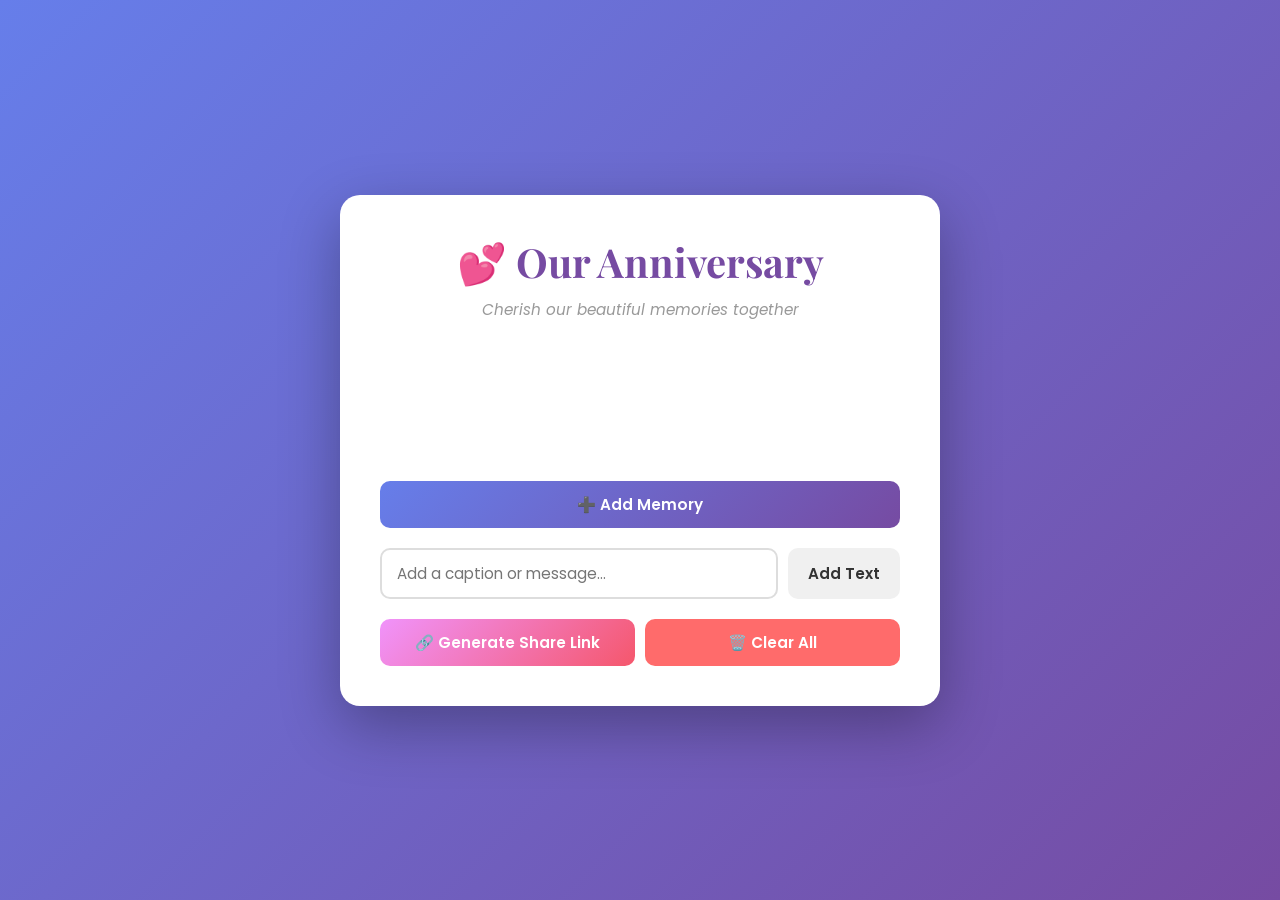
==== index.html @ b4fd3ee1 "Initial commit: fresh anniversary memories project with URL compression" ====
<!DOCTYPE html>
<html lang="en">
<head>
    <meta charset="UTF-8">
    <meta name="viewport" content="width=device-width, initial-scale=1.0">
    <title>Anniversary Memories</title>
    <link rel="preconnect" href="https://fonts.googleapis.com">
    <link rel="preconnect" href="https://fonts.gstatic.com" crossorigin>
    <link href="https://fonts.googleapis.com/css2?family=Playfair+Display:wght@400;700&family=Poppins:wght@300;400;600&display=swap" rel="stylesheet">
    <link rel="stylesheet" href="style.css">
    <script src="https://cdnjs.cloudflare.com/ajax/libs/lz-string/1.5.0/lz-string.min.js"></script>
</head>
<body>
    <div class="container">
        <div class="card">
            <h1>💕 Our Anniversary</h1>
            <p class="subtitle">Cherish our beautiful memories together</p>

            <!-- Memory Gallery -->
            <div id="gallery" class="gallery"></div>

            <!-- Add Memory Section -->
            <div class="input-section">
                <input type="file" id="imageInput" accept="image/*" style="display: none;">
                <button class="btn btn-primary" onclick="document.getElementById('imageInput').click()">
                    ➕ Add Memory
                </button>
            </div>

            <!-- Custom Text Input -->
            <div class="input-section">
                <input type="text" id="customText" placeholder="Add a caption or message..." maxlength="200">
                <button class="btn btn-secondary" onclick="addCustomMemory()">Add Text</button>
            </div>

            <!-- Action Buttons -->
            <div class="button-group">
                <button class="btn btn-share" onclick="generateLink()">🔗 Generate Share Link</button>
                <button class="btn btn-danger" onclick="clearAll()">🗑️ Clear All</button>
            </div>

            <!-- Share Link Modal -->
            <div id="linkModal" class="modal hidden">
                <div class="modal-content">
                    <h2>Share Your Memories</h2>
                    <p class="info">Copy this link to share with your special someone:</p>
                    <div class="link-box">
                        <input type="text" id="shareLink" readonly>
                        <button class="btn btn-primary" onclick="copyLink()">📋 Copy</button>
                    </div>
                    <p class="info-small">✅ Works on any device (phone, tablet, computer)</p>
                    <p class="info-small">📤 Share via WhatsApp, Email, or Message</p>
                    <button class="btn btn-secondary" onclick="closeModal()">Close</button>
                </div>
            </div>

            <!-- Image Preview Modal -->
            <div id="previewModal" class="modal hidden">
                <div class="preview-content">
                    <span class="close" onclick="closePreview()">&times;</span>
                    <img id="previewImage" src="">
                </div>
            </div>
        </div>
    </div>

    <script src="app.js"></script>
</body>
</html>
---- style.css ----
* {
    margin: 0;
    padding: 0;
    box-sizing: border-box;
}

body {
    font-family: 'Poppins', sans-serif;
    background: linear-gradient(135deg, #667eea 0%, #764ba2 100%);
    min-height: 100vh;
    display: flex;
    align-items: center;
    justify-content: center;
    padding: 20px;
}

.container {
    width: 100%;
    max-width: 600px;
}

.card {
    background: white;
    border-radius: 20px;
    box-shadow: 0 20px 60px rgba(0, 0, 0, 0.3);
    padding: 40px;
    animation: slideIn 0.5s ease-out;
}

@keyframes slideIn {
    from {
        opacity: 0;
        transform: translateY(20px);
    }
    to {
        opacity: 1;
        transform: translateY(0);
    }
}

h1 {
    font-family: 'Playfair Display', serif;
    font-size: 2.5em;
    color: #764ba2;
    text-align: center;
    margin-bottom: 10px;
}

.subtitle {
    text-align: center;
    color: #999;
    font-size: 0.95em;
    margin-bottom: 30px;
    font-style: italic;
}

/* Gallery */
.gallery {
    display: grid;
    grid-template-columns: repeat(auto-fit, minmax(150px, 1fr));
    gap: 15px;
    margin-bottom: 30px;
    min-height: 100px;
}

.memory-item {
    position: relative;
    overflow: hidden;
    border-radius: 10px;
    cursor: pointer;
    transition: transform 0.2s;
    background: #f5f5f5;
    aspect-ratio: 1;
}

.memory-item:hover {
    transform: scale(1.05);
}

.memory-item img {
    width: 100%;
    height: 100%;
    object-fit: cover;
}

.memory-item.text {
    display: flex;
    align-items: center;
    justify-content: center;
    padding: 15px;
    background: linear-gradient(135deg, #667eea 0%, #764ba2 100%);
    color: white;
    text-align: center;
    font-size: 0.9em;
    line-height: 1.4;
    word-break: break-word;
}

.memory-item .delete-btn {
    position: absolute;
    top: 5px;
    right: 5px;
    background: rgba(255, 0, 0, 0.8);
    color: white;
    border: none;
    border-radius: 50%;
    width: 28px;
    height: 28px;
    cursor: pointer;
    font-size: 14px;
    display: none;
    align-items: center;
    justify-content: center;
}

.memory-item:hover .delete-btn {
    display: flex;
}

/* Input Section */
.input-section {
    display: flex;
    gap: 10px;
    margin-bottom: 20px;
}

#customText {
    flex: 1;
    padding: 12px 15px;
    border: 2px solid #ddd;
    border-radius: 10px;
    font-family: 'Poppins', sans-serif;
    font-size: 0.95em;
    transition: border-color 0.3s;
}

#customText:focus {
    outline: none;
    border-color: #764ba2;
}

/* Buttons */
.btn {
    padding: 12px 20px;
    border: none;
    border-radius: 10px;
    font-family: 'Poppins', sans-serif;
    font-size: 0.95em;
    cursor: pointer;
    transition: all 0.3s;
    font-weight: 600;
}

.btn-primary {
    background: linear-gradient(135deg, #667eea 0%, #764ba2 100%);
    color: white;
    flex: 1;
}

.btn-primary:hover {
    transform: translateY(-2px);
    box-shadow: 0 10px 20px rgba(102, 126, 234, 0.4);
}

.btn-secondary {
    background: #f0f0f0;
    color: #333;
}

.btn-secondary:hover {
    background: #e0e0e0;
}

.btn-share {
    background: linear-gradient(135deg, #f093fb 0%, #f5576c 100%);
    color: white;
}

.btn-share:hover {
    transform: translateY(-2px);
    box-shadow: 0 10px 20px rgba(245, 87, 108, 0.4);
}

.btn-danger {
    background: #ff6b6b;
    color: white;
}

.btn-danger:hover {
    background: #ff5252;
}

.button-group {
    display: grid;
    grid-template-columns: 1fr 1fr;
    gap: 10px;
}

/* Modal */
.modal {
    position: fixed;
    top: 0;
    left: 0;
    width: 100%;
    height: 100%;
    background: rgba(0, 0, 0, 0.5);
    display: flex;
    align-items: center;
    justify-content: center;
    z-index: 1000;
}

.modal.hidden {
    display: none;
}

.modal-content {
    background: white;
    padding: 30px;
    border-radius: 20px;
    max-width: 500px;
    width: 90%;
    box-shadow: 0 20px 60px rgba(0, 0, 0, 0.3);
    animation: slideUp 0.3s ease-out;
}

@keyframes slideUp {
    from {
        opacity: 0;
        transform: translateY(20px);
    }
    to {
        opacity: 1;
        transform: translateY(0);
    }
}

.modal-content h2 {
    color: #764ba2;
    margin-bottom: 15px;
}

.info {
    color: #666;
    margin-bottom: 15px;
    font-size: 0.95em;
}

.info-small {
    font-size: 0.85em;
    color: #999;
    margin-top: 10px;
}

.link-box {
    display: flex;
    gap: 10px;
    margin-bottom: 15px;
}

#shareLink {
    flex: 1;
    padding: 12px 15px;
    border: 2px solid #ddd;
    border-radius: 10px;
    font-family: monospace;
    font-size: 0.85em;
    word-break: break-all;
}

/* Preview Modal */
.preview-content {
    position: relative;
    max-width: 90%;
    max-height: 90%;
}

#previewImage {
    width: 100%;
    height: auto;
    border-radius: 10px;
}

.close {
    position: absolute;
    top: -30px;
    right: 0;
    font-size: 30px;
    color: white;
    cursor: pointer;
}

/* Responsive */
@media (max-width: 600px) {
    .card {
        padding: 25px;
    }

    h1 {
        font-size: 2em;
    }

    .gallery {
        grid-template-columns: repeat(auto-fit, minmax(120px, 1fr));
    }

    .button-group {
        grid-template-columns: 1fr;
    }
}
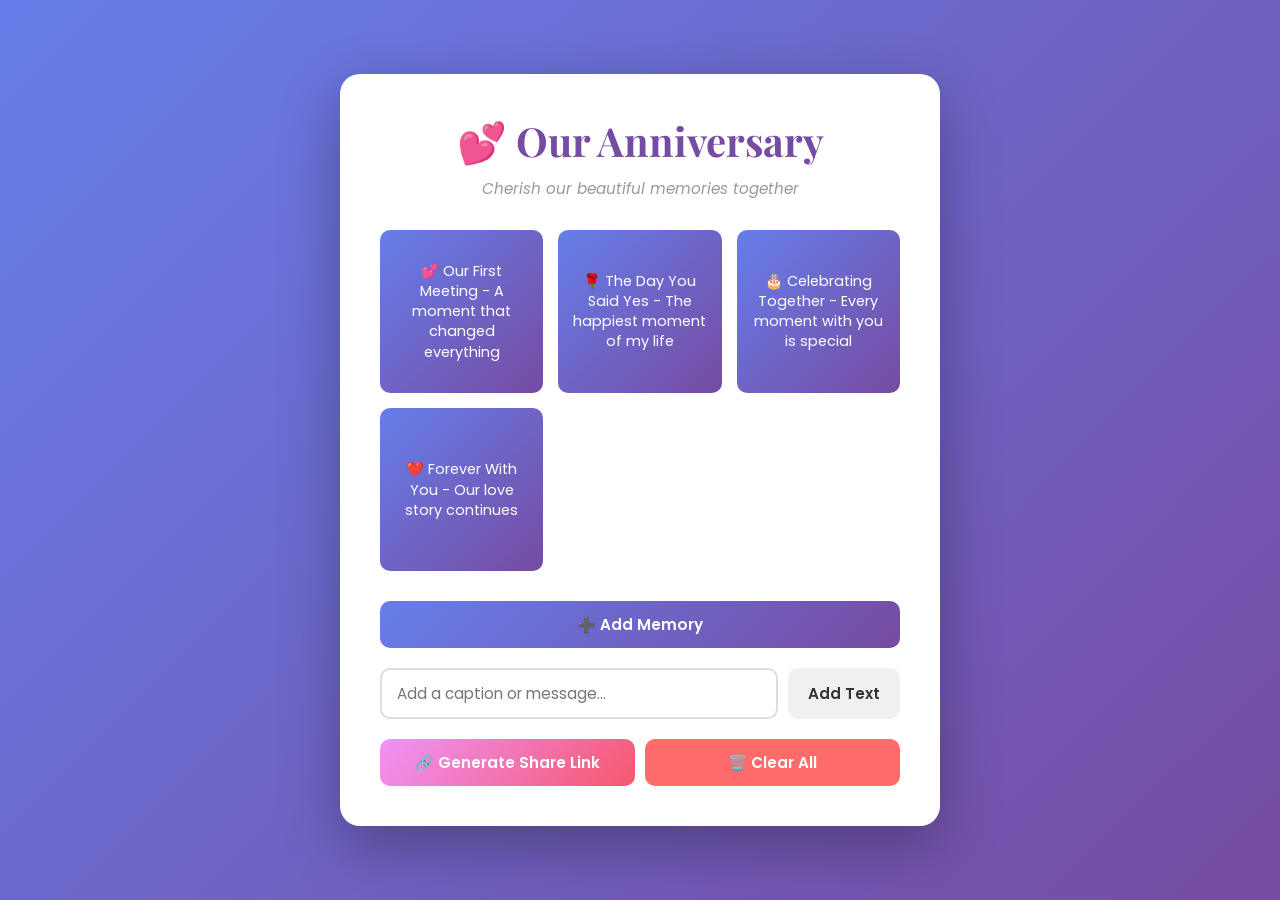
==== commit 4f63ff4f: "Add 4 sample memories with edit capability and expand animation - Added 4 sample memories that displ" ====
--- a/index.html
+++ b/index.html
@@ -58,7 +58,19 @@
             <div id="previewModal" class="modal hidden">
                 <div class="preview-content">
                     <span class="close" onclick="closePreview()">&times;</span>
-                    <img id="previewImage" src="">
+                    <img id="previewImage" src="" class="modal-image">
+                </div>
+            </div>
+
+            <!-- Memory Edit Modal -->
+            <div id="memoryModal" class="modal hidden">
+                <div class="modal-content memory-edit-modal">
+                    <h2>Edit Memory</h2>
+                    <textarea id="memoryText" class="memory-textarea" placeholder="Edit your memory..." maxlength="500"></textarea>
+                    <div class="memory-modal-buttons">
+                        <button class="btn btn-primary" onclick="saveMemory()">💾 Save</button>
+                        <button class="btn btn-secondary" onclick="closeMemoryModal()">Cancel</button>
+                    </div>
                 </div>
             </div>
         </div>
--- a/style.css
+++ b/style.css
@@ -96,6 +96,20 @@
     word-break: break-word;
 }
 
+.memory-text-content {
+    cursor: pointer;
+    width: 100%;
+    height: 100%;
+    display: flex;
+    align-items: center;
+    justify-content: center;
+    transition: transform 0.2s ease;
+}
+
+.memory-item:hover .memory-text-content {
+    transform: scale(1.05);
+}
+
 .memory-item .delete-btn {
     position: absolute;
     top: 5px;
@@ -208,10 +222,18 @@
     align-items: center;
     justify-content: center;
     z-index: 1000;
+    opacity: 0;
+    visibility: hidden;
+    transition: opacity 0.3s, visibility 0.3s;
 }
 
 .modal.hidden {
     display: none;
+}
+
+.modal.show {
+    opacity: 1;
+    visibility: visible;
 }
 
 .modal-content {
@@ -235,6 +257,17 @@
     }
 }
 
+@keyframes scaleIn {
+    from {
+        opacity: 0;
+        transform: scale(0.7);
+    }
+    to {
+        opacity: 1;
+        transform: scale(1);
+    }
+}
+
 .modal-content h2 {
     color: #764ba2;
     margin-bottom: 15px;
@@ -281,6 +314,10 @@
     border-radius: 10px;
 }
 
+.modal-image {
+    animation: scaleIn 0.4s cubic-bezier(0.34, 1.56, 0.64, 1);
+}
+
 .close {
     position: absolute;
     top: -30px;
@@ -288,6 +325,11 @@
     font-size: 30px;
     color: white;
     cursor: pointer;
+    transition: transform 0.2s;
+}
+
+.close:hover {
+    transform: scale(1.2);
 }
 
 /* Responsive */
@@ -308,3 +350,36 @@
         grid-template-columns: 1fr;
     }
 }
+
+/* Memory Edit Modal */
+.memory-edit-modal {
+    max-width: 600px;
+    width: 90%;
+}
+
+.memory-textarea {
+    width: 100%;
+    min-height: 200px;
+    padding: 15px;
+    border: 2px solid #ddd;
+    border-radius: 10px;
+    font-family: 'Poppins', sans-serif;
+    font-size: 1em;
+    resize: vertical;
+    transition: border-color 0.3s;
+    margin-bottom: 20px;
+}
+
+.memory-textarea:focus {
+    outline: none;
+    border-color: #764ba2;
+}
+
+.memory-modal-buttons {
+    display: flex;
+    gap: 10px;
+}
+
+.memory-modal-buttons .btn {
+    flex: 1;
+}
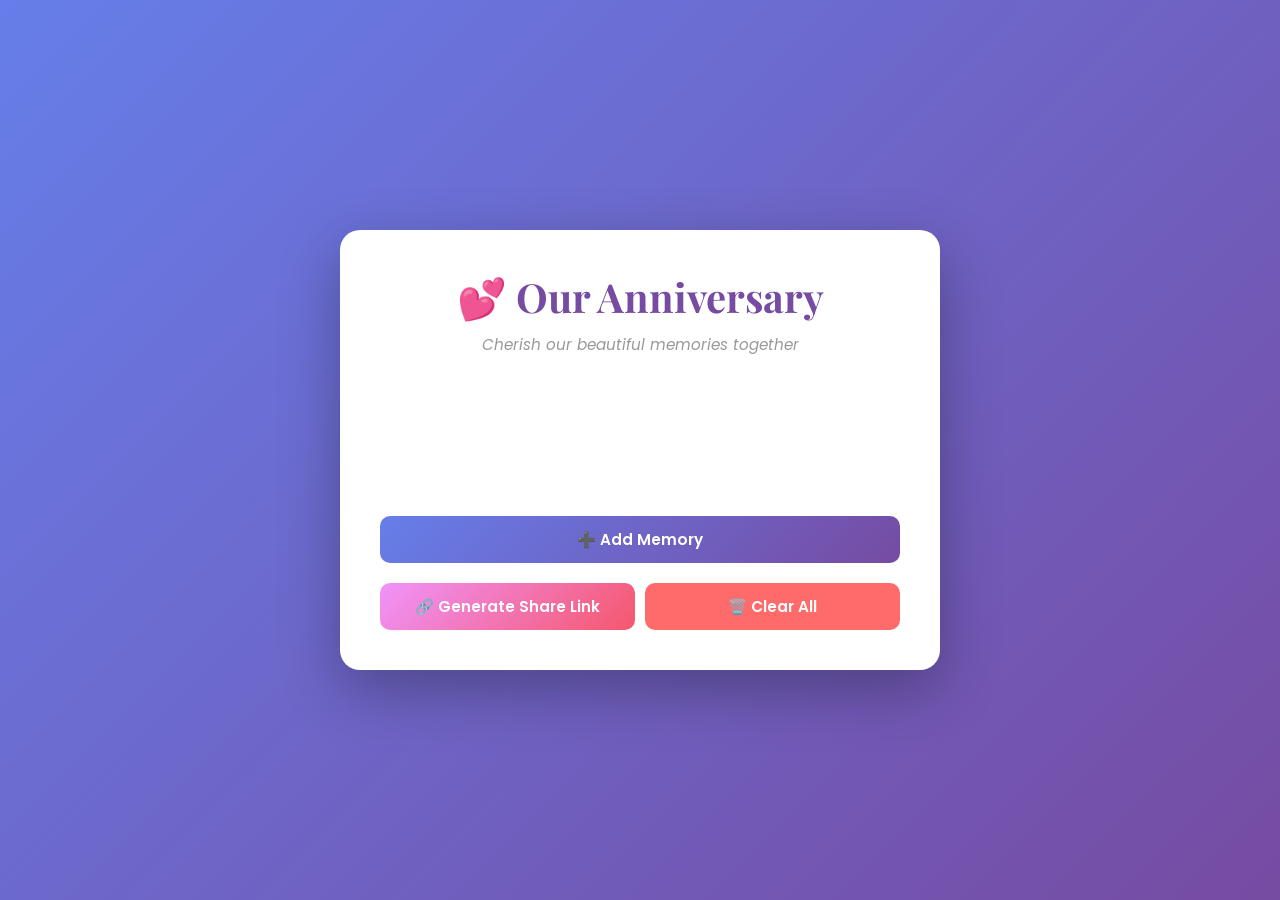
==== commit 5251f916: "Improve UX: Add memory dialog and clean viewer for end users Creator Side: - Changed 'Add Memory' bu" ====
--- a/index.html
+++ b/index.html
@@ -22,15 +22,9 @@
             <!-- Add Memory Section -->
             <div class="input-section">
                 <input type="file" id="imageInput" accept="image/*" style="display: none;">
-                <button class="btn btn-primary" onclick="document.getElementById('imageInput').click()">
+                <button class="btn btn-primary" onclick="showAddMemoryDialog()">
                     ➕ Add Memory
                 </button>
-            </div>
-
-            <!-- Custom Text Input -->
-            <div class="input-section">
-                <input type="text" id="customText" placeholder="Add a caption or message..." maxlength="200">
-                <button class="btn btn-secondary" onclick="addCustomMemory()">Add Text</button>
             </div>
 
             <!-- Action Buttons -->
@@ -43,13 +37,17 @@
             <div id="linkModal" class="modal hidden">
                 <div class="modal-content">
                     <h2>Share Your Memories</h2>
-                    <p class="info">Copy this link to share with your special someone:</p>
+                    <p class="info">Your memories are compressed & shortened. Copy this short link:</p>
                     <div class="link-box">
-                        <input type="text" id="shareLink" readonly>
+                        <input type="text" id="shareLink" readonly class="share-link-input">
                         <button class="btn btn-primary" onclick="copyLink()">📋 Copy</button>
                     </div>
-                    <p class="info-small">✅ Works on any device (phone, tablet, computer)</p>
-                    <p class="info-small">📤 Share via WhatsApp, Email, or Message</p>
+                    <div class="link-info">
+                        <p class="info-small">✅ Works on any device (phone, tablet, computer)</p>
+                        <p class="info-small">📤 Easy to paste & share on WhatsApp, Email, Message</p>
+                        <p class="info-small">🔒 Private link - only accessible via this URL</p>
+                        <p class="info-small">📱 Works without installing any app</p>
+                    </div>
                     <button class="btn btn-secondary" onclick="closeModal()">Close</button>
                 </div>
             </div>
@@ -73,6 +71,30 @@
                     </div>
                 </div>
             </div>
+
+            <!-- Add Memory Dialog Modal -->
+            <div id="addMemoryModal" class="modal hidden">
+                <div class="modal-content memory-edit-modal">
+                    <h2>➕ Add a New Memory</h2>
+                    <p class="info">What type of memory would you like to add?</p>
+                    <div class="add-memory-buttons">
+                        <button class="btn btn-primary" onclick="addImageMemory()">📸 Add Image</button>
+                        <button class="btn btn-secondary" onclick="showTextMemoryInput()">✍️ Add Text</button>
+                    </div>
+                </div>
+            </div>
+
+            <!-- Text Memory Input Modal -->
+            <div id="textMemoryModal" class="modal hidden">
+                <div class="modal-content memory-edit-modal">
+                    <h2>✍️ Add Text Memory</h2>
+                    <textarea id="newMemoryText" class="memory-textarea" placeholder="Write your special memory or message..." maxlength="500"></textarea>
+                    <div class="memory-modal-buttons">
+                        <button class="btn btn-primary" onclick="saveNewMemory()">➕ Add Memory</button>
+                        <button class="btn btn-secondary" onclick="closeTextMemoryModal()">Cancel</button>
+                    </div>
+                </div>
+            </div>
         </div>
     </div>
 
--- a/style.css
+++ b/style.css
@@ -299,6 +299,27 @@
     font-family: monospace;
     font-size: 0.85em;
     word-break: break-all;
+    background: #f9f9f9;
+    transition: background 0.2s;
+}
+
+#shareLink:focus {
+    outline: none;
+    border-color: #667eea;
+    background: #fff;
+}
+
+.share-link-input {
+    color: #667eea;
+    font-weight: 600;
+}
+
+.link-info {
+    background: linear-gradient(135deg, rgba(102, 126, 234, 0.1) 0%, rgba(118, 75, 162, 0.1) 100%);
+    padding: 15px;
+    border-radius: 10px;
+    margin: 20px 0;
+    border-left: 4px solid #667eea;
 }
 
 /* Preview Modal */
@@ -383,3 +404,14 @@
 .memory-modal-buttons .btn {
     flex: 1;
 }
+
+.add-memory-buttons {
+    display: flex;
+    flex-direction: column;
+    gap: 15px;
+}
+
+.add-memory-buttons .btn {
+    padding: 15px 20px;
+    font-size: 1em;
+}
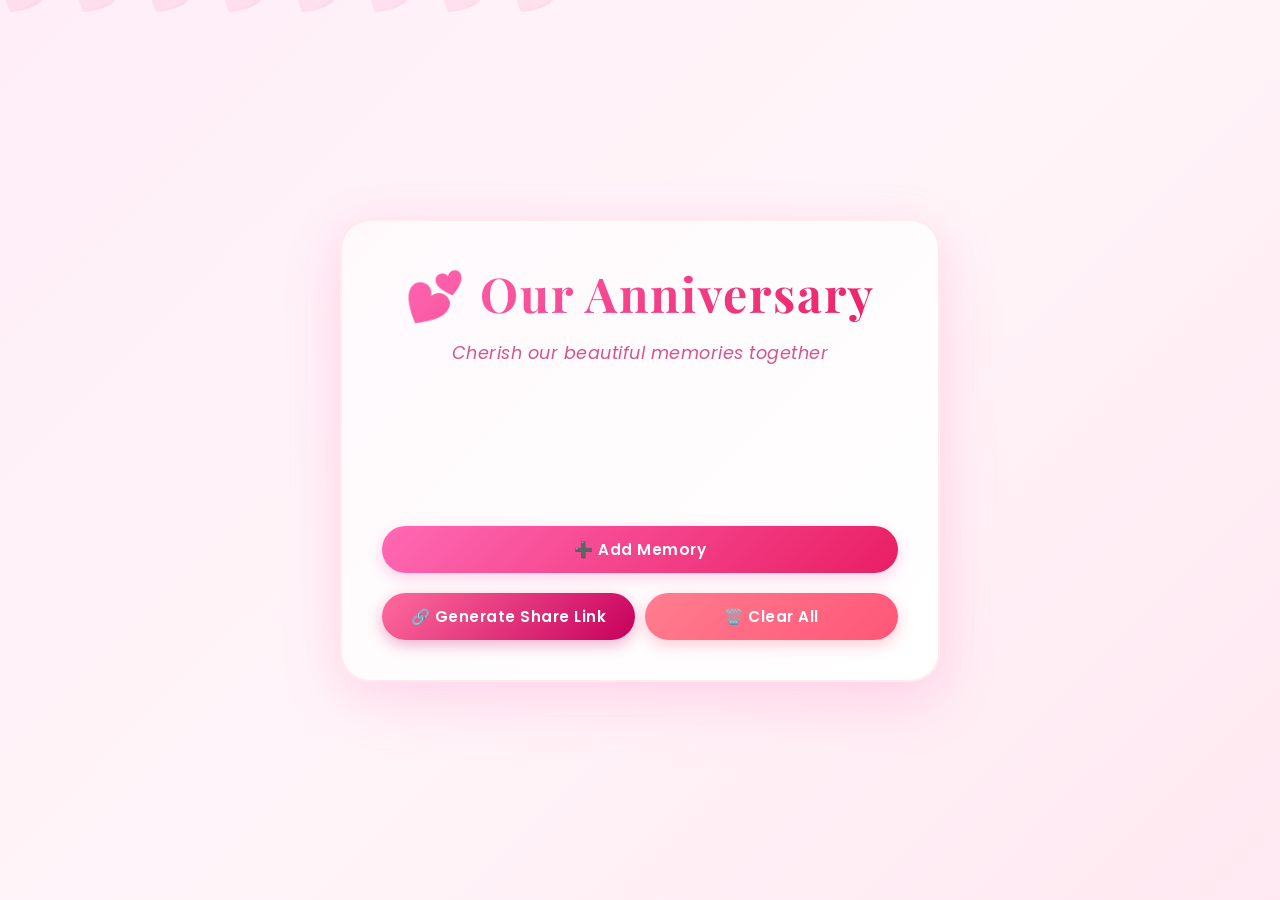
==== commit a5ae5e2c: "Add image captions feature - display text meaning below images - Ask users to add captions when uplo" ====
--- a/index.html
+++ b/index.html
@@ -95,6 +95,31 @@
                     </div>
                 </div>
             </div>
+
+            <!-- Image Caption Modal -->
+            <div id="imageCaptionModal" class="modal hidden">
+                <div class="modal-content memory-edit-modal">
+                    <h2>📸 Add Caption to Image</h2>
+                    <p class="info">What does this image mean to you?</p>
+                    <textarea id="imageCaption" class="memory-textarea" placeholder="Write what this moment means to you..." maxlength="300"></textarea>
+                    <div class="memory-modal-buttons">
+                        <button class="btn btn-primary" onclick="saveImageWithCaption()">💾 Save Image</button>
+                        <button class="btn btn-secondary" onclick="closeImageCaptionDialog()">Cancel</button>
+                    </div>
+                </div>
+            </div>
+
+            <!-- Edit Image Caption Modal -->
+            <div id="editImageCaptionModal" class="modal hidden">
+                <div class="modal-content memory-edit-modal">
+                    <h2>✏️ Edit Image Caption</h2>
+                    <textarea id="editImageCaption" class="memory-textarea" placeholder="Write what this moment means to you..." maxlength="300"></textarea>
+                    <div class="memory-modal-buttons">
+                        <button class="btn btn-primary" onclick="saveImageCaption()">💾 Save</button>
+                        <button class="btn btn-secondary" onclick="closeEditImageCaptionModal()">Cancel</button>
+                    </div>
+                </div>
+            </div>
         </div>
     </div>
 
--- a/style.css
+++ b/style.css
@@ -6,12 +6,36 @@
 
 body {
     font-family: 'Poppins', sans-serif;
-    background: linear-gradient(135deg, #667eea 0%, #764ba2 100%);
+    background: linear-gradient(135deg, #ffeef8 0%, #fff5f9 50%, #ffe8f1 100%);
     min-height: 100vh;
     display: flex;
     align-items: center;
     justify-content: center;
     padding: 20px;
+    position: relative;
+    overflow-x: hidden;
+}
+
+/* Romantic floating hearts background */
+body::before {
+    content: "💕 💕 💕 💕 💕 💕 💕 💕";
+    position: fixed;
+    top: -50px;
+    left: 0;
+    width: 100%;
+    font-size: 3em;
+    opacity: 0.1;
+    pointer-events: none;
+    animation: float 20s infinite linear;
+}
+
+@keyframes float {
+    0% {
+        transform: translateY(0px);
+    }
+    100% {
+        transform: translateY(100vh);
+    }
 }
 
 .container {
@@ -20,17 +44,18 @@
 }
 
 .card {
-    background: white;
-    border-radius: 20px;
-    box-shadow: 0 20px 60px rgba(0, 0, 0, 0.3);
+    background: linear-gradient(135deg, #fff9fc 0%, #ffffff 100%);
+    border-radius: 30px;
+    box-shadow: 0 20px 60px rgba(255, 105, 180, 0.2), 0 0 40px rgba(255, 182, 193, 0.1);
     padding: 40px;
-    animation: slideIn 0.5s ease-out;
+    animation: slideIn 0.8s cubic-bezier(0.34, 1.56, 0.64, 1);
+    border: 2px solid rgba(255, 192, 203, 0.3);
 }
 
 @keyframes slideIn {
     from {
         opacity: 0;
-        transform: translateY(20px);
+        transform: translateY(30px);
     }
     to {
         opacity: 1;
@@ -40,18 +65,24 @@
 
 h1 {
     font-family: 'Playfair Display', serif;
-    font-size: 2.5em;
-    color: #764ba2;
+    font-size: 3em;
+    background: linear-gradient(135deg, #ff69b4 0%, #e91e63 100%);
+    -webkit-background-clip: text;
+    -webkit-text-fill-color: transparent;
+    background-clip: text;
     text-align: center;
-    margin-bottom: 10px;
+    margin-bottom: 15px;
+    letter-spacing: 2px;
+    font-weight: 700;
 }
 
 .subtitle {
     text-align: center;
-    color: #999;
-    font-size: 0.95em;
+    color: #d4548d;
+    font-size: 1.1em;
     margin-bottom: 30px;
     font-style: italic;
+    letter-spacing: 0.5px;
 }
 
 /* Gallery */
@@ -66,21 +97,69 @@
 .memory-item {
     position: relative;
     overflow: hidden;
-    border-radius: 10px;
+    border-radius: 15px;
     cursor: pointer;
-    transition: transform 0.2s;
-    background: #f5f5f5;
+    transition: all 0.3s cubic-bezier(0.34, 1.56, 0.64, 1);
+    background: linear-gradient(135deg, #ffe8f1 0%, #fff0f5 100%);
     aspect-ratio: 1;
+    border: 2px solid rgba(255, 192, 203, 0.5);
+    box-shadow: 0 5px 15px rgba(255, 105, 180, 0.15);
 }
 
 .memory-item:hover {
-    transform: scale(1.05);
+    transform: scale(1.1) translateY(-5px);
+    box-shadow: 0 15px 35px rgba(255, 105, 180, 0.3);
+    border-color: rgba(255, 105, 180, 0.8);
 }
 
 .memory-item img {
     width: 100%;
     height: 100%;
     object-fit: cover;
+}
+
+.image-container {
+    position: relative;
+    width: 100%;
+    height: 100%;
+    display: flex;
+    flex-direction: column;
+}
+
+.image-container img {
+    flex: 1;
+    width: 100%;
+    height: auto;
+    object-fit: cover;
+}
+
+.image-caption {
+    background: linear-gradient(135deg, rgba(0, 0, 0, 0.7) 0%, rgba(0, 0, 0, 0.5) 100%);
+    color: white;
+    padding: 12px;
+    font-size: 0.85em;
+    line-height: 1.4;
+    word-break: break-word;
+    cursor: pointer;
+    transition: all 0.3s cubic-bezier(0.34, 1.56, 0.64, 1);
+    flex-shrink: 0;
+    min-height: 50px;
+    display: flex;
+    align-items: center;
+    justify-content: center;
+    text-align: center;
+    font-weight: 500;
+}
+
+.image-caption:hover {
+    background: linear-gradient(135deg, rgba(255, 105, 180, 0.8) 0%, rgba(255, 105, 180, 0.6) 100%);
+}
+
+.empty-caption {
+    background: linear-gradient(135deg, rgba(200, 100, 150, 0.6) 0%, rgba(200, 100, 150, 0.4) 100%);
+    color: rgba(255, 255, 255, 0.7);
+    font-style: italic;
+    font-size: 0.8em;
 }
 
 .memory-item.text {
@@ -88,12 +167,14 @@
     align-items: center;
     justify-content: center;
     padding: 15px;
-    background: linear-gradient(135deg, #667eea 0%, #764ba2 100%);
+    background: linear-gradient(135deg, #ffb6d9 0%, #ff69b4 100%);
     color: white;
     text-align: center;
     font-size: 0.9em;
-    line-height: 1.4;
+    line-height: 1.5;
     word-break: break-word;
+    font-weight: 500;
+    text-shadow: 0 2px 4px rgba(0, 0, 0, 0.1);
 }
 
 .memory-text-content {
@@ -157,51 +238,59 @@
 .btn {
     padding: 12px 20px;
     border: none;
-    border-radius: 10px;
+    border-radius: 25px;
     font-family: 'Poppins', sans-serif;
     font-size: 0.95em;
     cursor: pointer;
-    transition: all 0.3s;
+    transition: all 0.3s cubic-bezier(0.34, 1.56, 0.64, 1);
     font-weight: 600;
+    letter-spacing: 0.5px;
 }
 
 .btn-primary {
-    background: linear-gradient(135deg, #667eea 0%, #764ba2 100%);
+    background: linear-gradient(135deg, #ff69b4 0%, #e91e63 100%);
     color: white;
     flex: 1;
+    box-shadow: 0 5px 15px rgba(255, 105, 180, 0.3);
 }
 
 .btn-primary:hover {
-    transform: translateY(-2px);
-    box-shadow: 0 10px 20px rgba(102, 126, 234, 0.4);
+    transform: translateY(-3px);
+    box-shadow: 0 10px 25px rgba(255, 105, 180, 0.5);
 }
 
 .btn-secondary {
-    background: #f0f0f0;
-    color: #333;
+    background: linear-gradient(135deg, #fff0f5 0%, #ffe8f1 100%);
+    color: #ff69b4;
+    border: 2px solid #ff69b4;
 }
 
 .btn-secondary:hover {
-    background: #e0e0e0;
+    background: linear-gradient(135deg, #ffb6d9 0%, #ff69b4 100%);
+    color: white;
+    transform: translateY(-3px);
 }
 
 .btn-share {
-    background: linear-gradient(135deg, #f093fb 0%, #f5576c 100%);
-    color: white;
+    background: linear-gradient(135deg, #ff6b9d 0%, #c6005c 100%);
+    color: white;
+    box-shadow: 0 5px 15px rgba(198, 0, 92, 0.3);
 }
 
 .btn-share:hover {
-    transform: translateY(-2px);
-    box-shadow: 0 10px 20px rgba(245, 87, 108, 0.4);
+    transform: translateY(-3px);
+    box-shadow: 0 10px 25px rgba(198, 0, 92, 0.5);
 }
 
 .btn-danger {
-    background: #ff6b6b;
-    color: white;
+    background: linear-gradient(135deg, #ff7e8f 0%, #ff5577 100%);
+    color: white;
+    box-shadow: 0 5px 15px rgba(255, 85, 119, 0.3);
 }
 
 .btn-danger:hover {
-    background: #ff5252;
+    background: linear-gradient(135deg, #ff5577 0%, #ff3d5c 100%);
+    transform: translateY(-3px);
 }
 
 .button-group {
@@ -217,7 +306,7 @@
     left: 0;
     width: 100%;
     height: 100%;
-    background: rgba(0, 0, 0, 0.5);
+    background: rgba(0, 0, 0, 0.4);
     display: flex;
     align-items: center;
     justify-content: center;
@@ -225,6 +314,7 @@
     opacity: 0;
     visibility: hidden;
     transition: opacity 0.3s, visibility 0.3s;
+    backdrop-filter: blur(3px);
 }
 
 .modal.hidden {
@@ -237,24 +327,32 @@
 }
 
 .modal-content {
-    background: white;
-    padding: 30px;
-    border-radius: 20px;
+    background: linear-gradient(135deg, #fff9fc 0%, #ffffff 100%);
+    padding: 35px;
+    border-radius: 25px;
     max-width: 500px;
     width: 90%;
-    box-shadow: 0 20px 60px rgba(0, 0, 0, 0.3);
+    box-shadow: 0 20px 60px rgba(255, 105, 180, 0.2), 0 0 40px rgba(255, 182, 193, 0.1);
     animation: slideUp 0.3s ease-out;
+    border: 2px solid rgba(255, 192, 203, 0.3);
 }
 
 @keyframes slideUp {
     from {
         opacity: 0;
-        transform: translateY(20px);
+        transform: translateY(30px);
     }
     to {
         opacity: 1;
         transform: translateY(0);
     }
+}
+
+.modal-content h2 {
+    color: #ff69b4;
+    margin-bottom: 20px;
+    font-size: 1.6em;
+    font-weight: 700;
 }
 
 @keyframes scaleIn {
@@ -268,21 +366,18 @@
     }
 }
 
-.modal-content h2 {
-    color: #764ba2;
-    margin-bottom: 15px;
-}
-
 .info {
-    color: #666;
+    color: #d4548d;
     margin-bottom: 15px;
     font-size: 0.95em;
+    font-weight: 500;
 }
 
 .info-small {
     font-size: 0.85em;
-    color: #999;
+    color: #ff69b4;
     margin-top: 10px;
+    font-weight: 500;
 }
 
 .link-box {
@@ -294,32 +389,35 @@
 #shareLink {
     flex: 1;
     padding: 12px 15px;
-    border: 2px solid #ddd;
-    border-radius: 10px;
+    border: 2px solid #ffb6d9;
+    border-radius: 15px;
     font-family: monospace;
     font-size: 0.85em;
     word-break: break-all;
-    background: #f9f9f9;
-    transition: background 0.2s;
+    background: #fff5f9;
+    transition: all 0.3s;
+    color: #ff69b4;
+    font-weight: 600;
 }
 
 #shareLink:focus {
     outline: none;
-    border-color: #667eea;
+    border-color: #ff69b4;
     background: #fff;
+    box-shadow: 0 0 15px rgba(255, 105, 180, 0.3);
 }
 
 .share-link-input {
-    color: #667eea;
+    color: #ff69b4;
     font-weight: 600;
 }
 
 .link-info {
-    background: linear-gradient(135deg, rgba(102, 126, 234, 0.1) 0%, rgba(118, 75, 162, 0.1) 100%);
-    padding: 15px;
-    border-radius: 10px;
+    background: linear-gradient(135deg, rgba(255, 182, 193, 0.2) 0%, rgba(255, 192, 203, 0.2) 100%);
+    padding: 18px;
+    border-radius: 15px;
     margin: 20px 0;
-    border-left: 4px solid #667eea;
+    border-left: 4px solid #ff69b4;
 }
 
 /* Preview Modal */
@@ -332,7 +430,8 @@
 #previewImage {
     width: 100%;
     height: auto;
-    border-radius: 10px;
+    border-radius: 20px;
+    box-shadow: 0 10px 40px rgba(255, 105, 180, 0.3);
 }
 
 .modal-image {
@@ -346,11 +445,12 @@
     font-size: 30px;
     color: white;
     cursor: pointer;
-    transition: transform 0.2s;
+    transition: all 0.3s;
+    text-shadow: 0 2px 8px rgba(0, 0, 0, 0.3);
 }
 
 .close:hover {
-    transform: scale(1.2);
+    transform: scale(1.2) rotate(90deg);
 }
 
 /* Responsive */
@@ -381,19 +481,23 @@
 .memory-textarea {
     width: 100%;
     min-height: 200px;
-    padding: 15px;
-    border: 2px solid #ddd;
-    border-radius: 10px;
+    padding: 18px;
+    border: 2px solid #ffb6d9;
+    border-radius: 15px;
     font-family: 'Poppins', sans-serif;
     font-size: 1em;
     resize: vertical;
-    transition: border-color 0.3s;
+    transition: all 0.3s cubic-bezier(0.34, 1.56, 0.64, 1);
     margin-bottom: 20px;
+    background: linear-gradient(135deg, #fff9fc 0%, #fff5f9 100%);
+    color: #d4548d;
 }
 
 .memory-textarea:focus {
     outline: none;
-    border-color: #764ba2;
+    border-color: #ff69b4;
+    box-shadow: 0 0 15px rgba(255, 105, 180, 0.3);
+    transform: translateY(-2px);
 }
 
 .memory-modal-buttons {
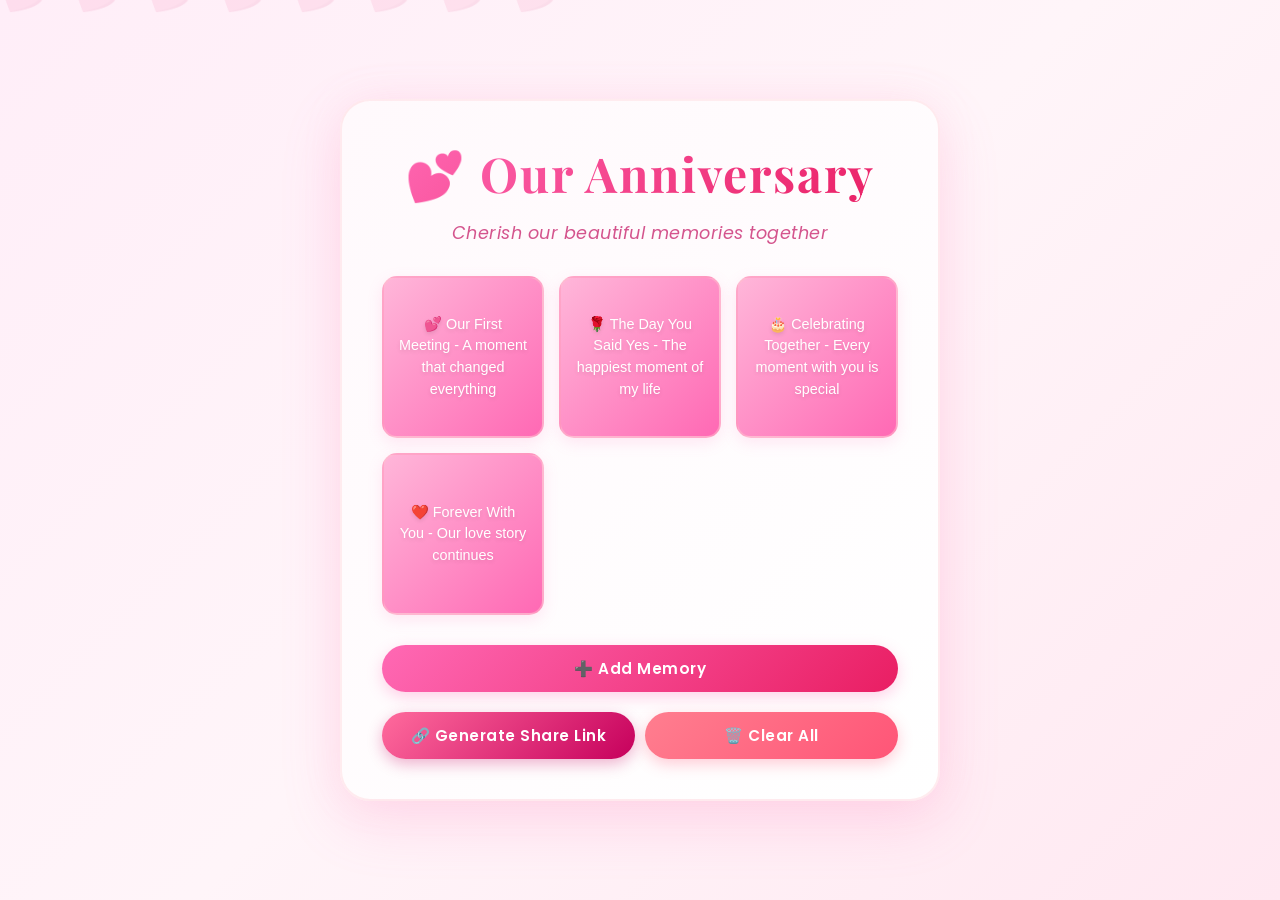
==== commit dff5d01f: "Add Supabase-backed share links" ====
--- a/index.html
+++ b/index.html
@@ -9,6 +9,8 @@
     <link href="https://fonts.googleapis.com/css2?family=Playfair+Display:wght@400;700&family=Poppins:wght@300;400;600&display=swap" rel="stylesheet">
     <link rel="stylesheet" href="style.css">
     <script src="https://cdnjs.cloudflare.com/ajax/libs/lz-string/1.5.0/lz-string.min.js"></script>
+    <script src="https://cdnjs.cloudflare.com/ajax/libs/qrcodejs/1.0.0/qrcode.min.js"></script>
+    <script src="https://cdn.jsdelivr.net/npm/@supabase/supabase-js@2"></script>
 </head>
 <body>
     <div class="container">
@@ -40,8 +42,16 @@
                     <p class="info">Your memories are compressed & shortened. Copy this short link:</p>
                     <div class="link-box">
                         <input type="text" id="shareLink" readonly class="share-link-input">
-                        <button class="btn btn-primary" onclick="copyLink()">📋 Copy</button>
+                        <button class="btn btn-primary" onclick="copyLink(this)">📋 Copy</button>
                     </div>
+                    
+                    <!-- QR Code Option -->
+                    <div class="qr-section">
+                        <p class="info">Or scan this QR code:</p>
+                        <div id="qrCode" class="qr-container"></div>
+                        <button class="btn btn-secondary" onclick="downloadQR()">📥 Download QR</button>
+                    </div>
+                    
                     <div class="link-info">
                         <p class="info-small">✅ Works on any device (phone, tablet, computer)</p>
                         <p class="info-small">📤 Easy to paste & share on WhatsApp, Email, Message</p>
@@ -123,6 +133,7 @@
         </div>
     </div>
 
+    <script src="config.js"></script>
     <script src="app.js"></script>
 </body>
 </html>
--- a/style.css
+++ b/style.css
@@ -420,6 +420,41 @@
     border-left: 4px solid #ff69b4;
 }
 
+.qr-section {
+    background: linear-gradient(135deg, rgba(255, 182, 193, 0.15) 0%, rgba(255, 192, 203, 0.15) 100%);
+    padding: 20px;
+    border-radius: 15px;
+    margin: 20px 0;
+    text-align: center;
+    border: 2px dashed rgba(255, 105, 180, 0.3);
+}
+
+.qr-container {
+    display: flex;
+    justify-content: center;
+    align-items: center;
+    margin: 15px 0;
+    padding: 15px;
+    background: white;
+    border-radius: 10px;
+    min-height: 230px;
+}
+
+.qr-container canvas {
+    border-radius: 10px;
+    box-shadow: 0 5px 15px rgba(255, 105, 180, 0.2);
+}
+
+.qr-container.qr-error {
+    color: #c2185b;
+    font-weight: 600;
+    text-align: center;
+    background: #fff0f6;
+    border: 1px dashed rgba(255, 105, 180, 0.5);
+    padding: 20px;
+    line-height: 1.4;
+}
+
 /* Preview Modal */
 .preview-content {
     position: relative;
